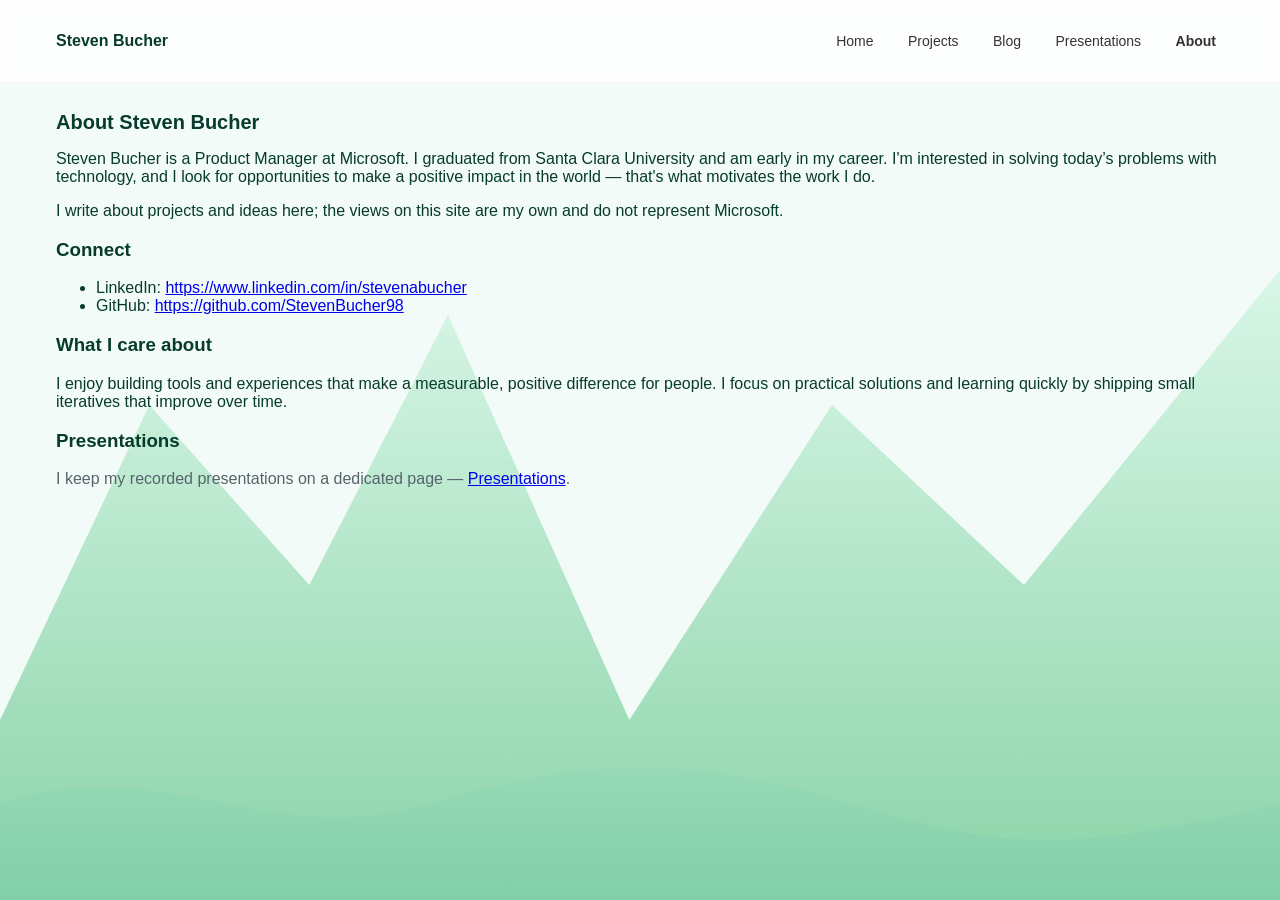
==== about.html @ fff80c66 "Add initial blog and project structure with dynamic loading - Created blog.js to fetch and display p" ====
<!doctype html>
<html lang="en">
<head>
  <meta charset="utf-8">
  <meta name="viewport" content="width=device-width,initial-scale=1">
  <title>About — Steven Bucher</title>
  <link rel="stylesheet" href="styles.css">
</head>
<body>
  <script src="site.js"></script>
  <main class="site-main">
    <section class="section">
      <h1>About Steven Bucher</h1>
      <p>
        Steven Bucher is a Product Manager at Microsoft. I graduated from Santa Clara University and am early in my career.
        I'm interested in solving today’s problems with technology, and I look for opportunities to make a positive impact in the world — that's what motivates the work I do.
      </p>

      <p>
        I write about projects and ideas here; the views on this site are my own and do not represent Microsoft.
      </p>

      <h3>Connect</h3>
      <ul>
        <li>LinkedIn: <a href="https://www.linkedin.com/in/stevenabucher" target="_blank" rel="noopener">https://www.linkedin.com/in/stevenabucher</a></li>
        <li>GitHub: <a href="https://github.com/StevenBucher98" target="_blank" rel="noopener">https://github.com/StevenBucher98</a></li>
      </ul>

      <h3>What I care about</h3>
      <p>
        I enjoy building tools and experiences that make a measurable, positive difference for people. I focus on practical solutions and learning quickly by shipping small iteratives that improve over time.
      </p>

      <h3>Presentations</h3>
      <p class="muted">I keep my recorded presentations on a dedicated page — <a href="presentations.html">Presentations</a>.</p>

    </section>
  </main>
</body>
</html>
---- styles.css ----
/* Theme variables: nature palette */
:root{
  --accent: #2F855A; /* deeper green */
  --accent-600: #256a4f;
  --accent-100: #e9f6ef; /* very pale green */
  --text: #073b2d; /* deep, forest-like */
  --muted: #55646a;
  --bgBase: #f2fbf7; /* soft background */
  --surface: #ffffff;
  --card-border: rgba(47,133,90,0.08);
}

/* layered nature background: forest (left-bottom), mountains (top center), ocean (bottom) */
html,body { height:100%; margin:0; font-family: -apple-system, BlinkMacSystemFont, 'Segoe UI', Roboto, 'Helvetica Neue', Arial; color:var(--text); background-color:var(--bgBase);
  background-image: url('images/bg-mountains.svg'), url('images/bg-ocean.svg');
  background-repeat: no-repeat, no-repeat;
  background-position: center top, center bottom;
  background-size: cover, 100% 160px;
  background-attachment: fixed; }

* { box-sizing: border-box; }
header { padding:20px; text-align:center; background:linear-gradient(180deg,var(--surface), rgba(255,255,255,0.95)); border-bottom:1px solid rgba(0,0,0,0.04); }
h1 { margin:0; font-size:20px; }
.container { display:flex; gap:20px; max-width:1200px; margin:24px auto; padding:0 16px; }
.controls { width:340px; background:var(--surface); border-radius:8px; padding:16px; border:1px solid rgba(0,0,0,0.04); box-shadow:0 4px 18px rgba(20,20,30,0.03); }
.controls .file { display:block; margin-bottom:12px; }
.control { margin-bottom:12px; font-size:13px; }
.control label { display:block; margin-bottom:6px; }
.control input[type=range], .control input[type=color] { width:100%; }
.buttons { display:flex; gap:8px; margin-top:8px; }
button { padding:8px 12px; border-radius:6px; border:1px solid rgba(0,0,0,0.06); background:var(--surface); cursor:pointer; }
button[disabled] { opacity:0.5; cursor:not-allowed; }
.note { margin-top:12px; font-size:12px; color:var(--muted); }
.preview { flex:1; min-height:520px; background:var(--surface); border-radius:8px; border:1px solid rgba(0,0,0,0.04); padding:12px; display:flex; flex-direction:column; }
#status { font-size:13px; margin-bottom:8px; color:#444; }
.previewInner { flex:1; display:flex; align-items:center; justify-content:center; overflow:auto; }
.previewInner svg { max-width:100%; height:auto; border-radius:4px; box-shadow:0 6px 22px rgba(10,10,20,0.05); background:var(--surface); }
footer { text-align:center; padding:10px 0 40px; color:var(--muted); }

/* Site layout & header/navigation styles */
.site-header { position: sticky; top: 0; z-index: 200; backdrop-filter: blur(6px); background: rgba(255,255,255,0.85); border-bottom:1px solid rgba(0,0,0,0.04); }
.site-header .nav { max-width:1200px; margin:0 auto; padding:12px 16px; display:flex; align-items:center; justify-content:space-between; }
.site-header .brand { font-weight:700; font-size:16px; color:var(--text); text-decoration:none; }
.site-header nav a { margin-left:14px; color:#333; text-decoration:none; font-size:14px; padding:6px 8px; border-radius:6px; }
.site-header nav a:hover { background: rgba(47,133,90,0.06); }
.site-header nav a.active { font-weight:700; }

/* Hero */
.hero { padding:48px 16px; background: linear-gradient(180deg,var(--surface),var(--accent-100)); text-align:center; }
.hero-inner { max-width:1000px; margin:0 auto; }
.hero h1 { font-size:40px; margin:0 0 10px; }
.hero-sub { color:var(--muted); margin-bottom:14px; }
.hero-ctas { margin-top:14px; }
.btn { display:inline-block; padding:10px 14px; border-radius:8px; background:var(--accent); color:white; text-decoration:none; font-weight:600; border: none; }
.btn.outline { background:transparent; border:1px solid var(--accent); color:var(--accent); }
.btn:hover { filter:brightness(0.98); }

/* Sections */
.section { max-width:1200px; margin:28px auto; padding:0 16px; }
.grid { display:grid; grid-template-columns: repeat(auto-fill,minmax(240px,1fr)); gap:18px; }
.card { background:var(--surface); border:1px solid var(--card-border); padding:14px; border-radius:10px; box-shadow: 0 6px 18px rgba(14,16,30,0.03); }
.card .thumb { background:linear-gradient(135deg,var(--accent-100),#fff); height:150px; border-radius:8px; display:flex; align-items:center; justify-content:center; color:#888; font-weight:700; }
.card h3 { margin:10px 0 6px; font-size:16px; }
.card p { margin:6px 0; color:#555; font-size:14px; }

.list { display:flex; flex-direction:column; gap:12px; }
.post-card { padding:12px; border-radius:8px; border:1px solid var(--card-border); background:var(--surface); }
.post-card time { color:var(--muted); font-size:13px; }

/* Layout helpers */
.muted { color:var(--muted); }

@media (max-width:880px){ .container{ flex-direction:column; padding-bottom:40px; } .controls{ width:auto; } .hero h1 { font-size:30px; } }

/* App-specific demo styles */
.controls { width:340px; }
.control input[type=range] { -webkit-appearance: none; appearance: none; height:6px; background:linear-gradient(90deg,var(--accent) 0, var(--accent) 50%, #e0e0e0 50%); border-radius:10px; }
.previewInner svg { background: var(--surface); }
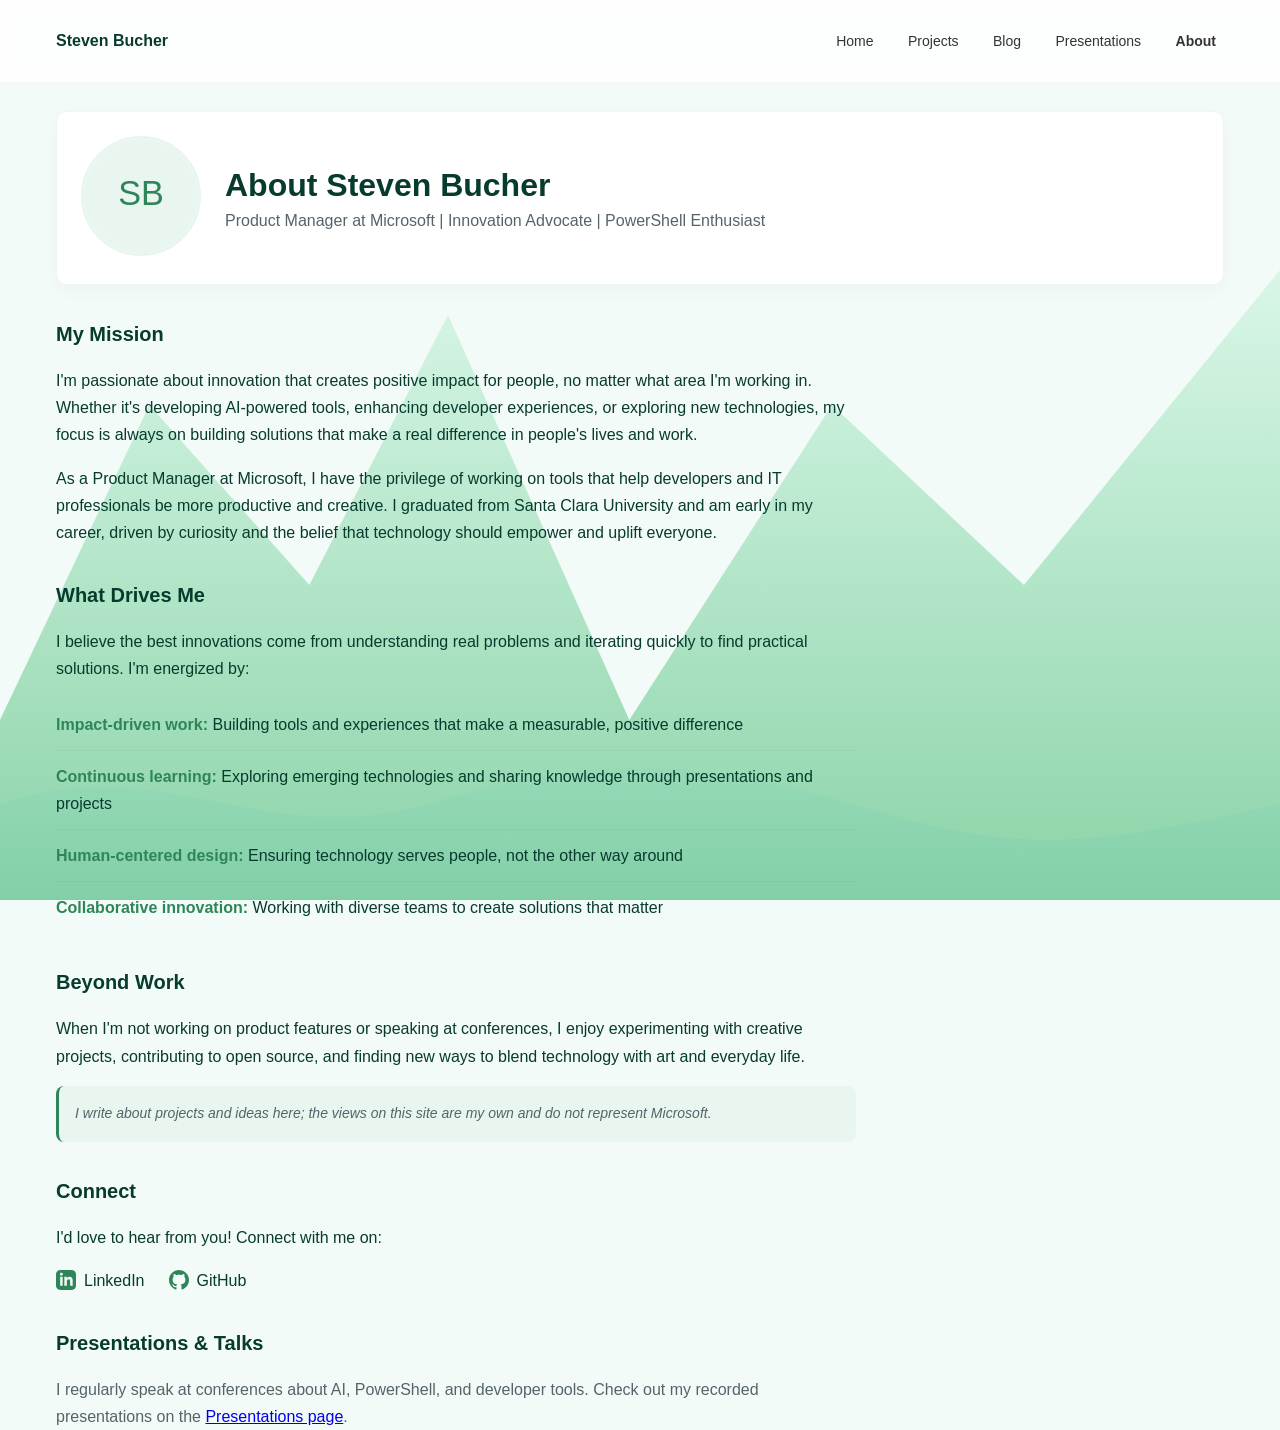
==== commit 22302c07: "Add presentations data, enhance presentations page, and update styles - Created a new JSON file `pre" ====
--- a/about.html
+++ b/about.html
@@ -10,29 +10,76 @@
   <script src="site.js"></script>
   <main class="site-main">
     <section class="section">
-      <h1>About Steven Bucher</h1>
-      <p>
-        Steven Bucher is a Product Manager at Microsoft. I graduated from Santa Clara University and am early in my career.
-        I'm interested in solving today’s problems with technology, and I look for opportunities to make a positive impact in the world — that's what motivates the work I do.
-      </p>
+      <div class="about-header">
+        <div class="profile-section">
+          <div class="profile-image">
+            <img src="images/profile.jpg" alt="Steven Bucher" onerror="this.src='data:image/svg+xml,%3Csvg xmlns=%22http://www.w3.org/2000/svg%22 width=%22200%22 height=%22200%22%3E%3Crect width=%22200%22 height=%22200%22 fill=%22%23e9f6ef%22/%3E%3Ctext x=%2250%25%22 y=%2250%25%22 dominant-baseline=%22middle%22 text-anchor=%22middle%22 font-family=%22Arial%22 font-size=%2260%22 fill=%22%232F855A%22%3ESB%3C/text%3E%3C/svg%3E'">
+          </div>
+          <div class="profile-content">
+            <h1>About Steven Bucher</h1>
+            <p class="lead-text">Product Manager at Microsoft | Innovation Advocate | PowerShell Enthusiast</p>
+          </div>
+        </div>
+      </div>
 
-      <p>
-        I write about projects and ideas here; the views on this site are my own and do not represent Microsoft.
-      </p>
+      <div class="about-body">
+        <h3>My Mission</h3>
+        <p>
+          I'm passionate about innovation that creates positive impact for people, no matter what area I'm working in. 
+          Whether it's developing AI-powered tools, enhancing developer experiences, or exploring new technologies, 
+          my focus is always on building solutions that make a real difference in people's lives and work.
+        </p>
+        <p>
+          As a Product Manager at Microsoft, I have the privilege of working on tools that help developers and IT professionals 
+          be more productive and creative. I graduated from Santa Clara University and am early in my career,
+          driven by curiosity and the belief that technology should empower and uplift everyone.
+        </p>
 
-      <h3>Connect</h3>
-      <ul>
-        <li>LinkedIn: <a href="https://www.linkedin.com/in/stevenabucher" target="_blank" rel="noopener">https://www.linkedin.com/in/stevenabucher</a></li>
-        <li>GitHub: <a href="https://github.com/StevenBucher98" target="_blank" rel="noopener">https://github.com/StevenBucher98</a></li>
-      </ul>
+        <h3>What Drives Me</h3>
+        <p>
+          I believe the best innovations come from understanding real problems and iterating quickly to find practical solutions. 
+          I'm energized by:
+        </p>
+        <ul class="value-list">
+          <li><strong>Impact-driven work:</strong> Building tools and experiences that make a measurable, positive difference</li>
+          <li><strong>Continuous learning:</strong> Exploring emerging technologies and sharing knowledge through presentations and projects</li>
+          <li><strong>Human-centered design:</strong> Ensuring technology serves people, not the other way around</li>
+          <li><strong>Collaborative innovation:</strong> Working with diverse teams to create solutions that matter</li>
+        </ul>
 
-      <h3>What I care about</h3>
-      <p>
-        I enjoy building tools and experiences that make a measurable, positive difference for people. I focus on practical solutions and learning quickly by shipping small iteratives that improve over time.
-      </p>
+        <h3>Beyond Work</h3>
+        <p>
+          When I'm not working on product features or speaking at conferences, I enjoy experimenting with creative projects, 
+          contributing to open source, and finding new ways to blend technology with art and everyday life.
+        </p>
 
-      <h3>Presentations</h3>
-      <p class="muted">I keep my recorded presentations on a dedicated page — <a href="presentations.html">Presentations</a>.</p>
+        <p class="disclaimer">
+          I write about projects and ideas here; the views on this site are my own and do not represent Microsoft.
+        </p>
+
+        <h3>Connect</h3>
+        <p>I'd love to hear from you! Connect with me on:</p>
+        <ul class="connect-list">
+          <li>
+            <svg width="20" height="20" viewBox="0 0 24 24" fill="currentColor">
+              <path d="M19 0h-14c-2.761 0-5 2.239-5 5v14c0 2.761 2.239 5 5 5h14c2.762 0 5-2.239 5-5v-14c0-2.761-2.238-5-5-5zm-11 19h-3v-11h3v11zm-1.5-12.268c-.966 0-1.75-.79-1.75-1.764s.784-1.764 1.75-1.764 1.75.79 1.75 1.764-.783 1.764-1.75 1.764zm13.5 12.268h-3v-5.604c0-3.368-4-3.113-4 0v5.604h-3v-11h3v1.765c1.396-2.586 7-2.777 7 2.476v6.759z"/>
+            </svg>
+            <a href="https://www.linkedin.com/in/stevenabucher" target="_blank" rel="noopener">LinkedIn</a>
+          </li>
+          <li>
+            <svg width="20" height="20" viewBox="0 0 24 24" fill="currentColor">
+              <path d="M12 0c-6.626 0-12 5.373-12 12 0 5.302 3.438 9.8 8.207 11.387.599.111.793-.261.793-.577v-2.234c-3.338.726-4.033-1.416-4.033-1.416-.546-1.387-1.333-1.756-1.333-1.756-1.089-.745.083-.729.083-.729 1.205.084 1.839 1.237 1.839 1.237 1.07 1.834 2.807 1.304 3.492.997.107-.775.418-1.305.762-1.604-2.665-.305-5.467-1.334-5.467-5.931 0-1.311.469-2.381 1.236-3.221-.124-.303-.535-1.524.117-3.176 0 0 1.008-.322 3.301 1.23.957-.266 1.983-.399 3.003-.404 1.02.005 2.047.138 3.006.404 2.291-1.552 3.297-1.23 3.297-1.23.653 1.653.242 2.874.118 3.176.77.84 1.235 1.911 1.235 3.221 0 4.609-2.807 5.624-5.479 5.921.43.372.823 1.102.823 2.222v3.293c0 .319.192.694.801.576 4.765-1.589 8.199-6.086 8.199-11.386 0-6.627-5.373-12-12-12z"/>
+            </svg>
+            <a href="https://github.com/StevenBucher98" target="_blank" rel="noopener">GitHub</a>
+          </li>
+        </ul>
+
+        <h3>Presentations & Talks</h3>
+        <p class="muted">
+          I regularly speak at conferences about AI, PowerShell, and developer tools. 
+          Check out my recorded presentations on the <a href="presentations.html">Presentations page</a>.
+        </p>
+      </div>
 
     </section>
   </main>
--- a/styles.css
+++ b/styles.css
@@ -46,14 +46,170 @@
 .site-header nav a.active { font-weight:700; }
 
 /* Hero */
-.hero { padding:48px 16px; background: linear-gradient(180deg,var(--surface),var(--accent-100)); text-align:center; }
-.hero-inner { max-width:1000px; margin:0 auto; }
-.hero h1 { font-size:40px; margin:0 0 10px; }
-.hero-sub { color:var(--muted); margin-bottom:14px; }
-.hero-ctas { margin-top:14px; }
-.btn { display:inline-block; padding:10px 14px; border-radius:8px; background:var(--accent); color:white; text-decoration:none; font-weight:600; border: none; }
-.btn.outline { background:transparent; border:1px solid var(--accent); color:var(--accent); }
-.btn:hover { filter:brightness(0.98); }
+.hero { 
+  padding: 80px 16px 60px; 
+  background: linear-gradient(135deg, var(--surface) 0%, var(--accent-100) 50%, var(--surface) 100%);
+  text-align: center;
+  position: relative;
+  overflow: hidden;
+}
+
+.hero::before {
+  content: '';
+  position: absolute;
+  top: -50%;
+  left: -50%;
+  width: 200%;
+  height: 200%;
+  background: radial-gradient(circle, rgba(47,133,90,0.05) 1px, transparent 1px);
+  background-size: 30px 30px;
+  animation: gridMove 20s linear infinite;
+}
+
+@keyframes gridMove {
+  0% { transform: translate(0, 0); }
+  100% { transform: translate(30px, 30px); }
+}
+
+.hero-inner { 
+  max-width: 900px; 
+  margin: 0 auto; 
+  position: relative;
+  z-index: 1;
+}
+
+.hero-badge {
+  display: inline-block;
+  padding: 6px 16px;
+  background: var(--accent);
+  color: white;
+  border-radius: 20px;
+  font-size: 12px;
+  font-weight: 600;
+  text-transform: uppercase;
+  letter-spacing: 1px;
+  margin-bottom: 16px;
+  box-shadow: 0 4px 12px rgba(47,133,90,0.3);
+}
+
+.hero-title {
+  font-size: 56px;
+  margin: 0 0 20px;
+  line-height: 1.2;
+  font-weight: 800;
+  display: flex;
+  flex-direction: column;
+  gap: 8px;
+}
+
+.hero-accent {
+  background: linear-gradient(135deg, var(--accent) 0%, var(--accent-600) 100%);
+  -webkit-background-clip: text;
+  -webkit-text-fill-color: transparent;
+  background-clip: text;
+  font-size: 48px;
+  font-weight: 700;
+  letter-spacing: -1px;
+}
+
+.hero-main {
+  font-size: 64px;
+  font-weight: 900;
+  color: var(--text);
+  letter-spacing: -2px;
+}
+
+.hero-tagline {
+  font-size: 20px;
+  color: var(--text);
+  font-weight: 600;
+  margin: 0 0 16px;
+  letter-spacing: 0.5px;
+}
+
+.hero-description {
+  color: var(--muted);
+  font-size: 16px;
+  line-height: 1.6;
+  margin: 0 0 32px;
+  max-width: 700px;
+  margin-left: auto;
+  margin-right: auto;
+}
+
+.hero-ctas { 
+  margin: 32px 0;
+  display: flex;
+  gap: 12px;
+  justify-content: center;
+  flex-wrap: wrap;
+}
+
+.btn { 
+  display: inline-flex;
+  align-items: center;
+  gap: 8px;
+  padding: 12px 24px; 
+  border-radius: 8px; 
+  background: var(--accent); 
+  color: white; 
+  text-decoration: none; 
+  font-weight: 600; 
+  border: 2px solid var(--accent);
+  transition: all 0.3s ease;
+  box-shadow: 0 4px 12px rgba(47,133,90,0.2);
+}
+
+.btn:hover { 
+  transform: translateY(-2px);
+  box-shadow: 0 6px 20px rgba(47,133,90,0.3);
+}
+
+.btn.outline { 
+  background: transparent; 
+  border: 2px solid var(--accent); 
+  color: var(--accent);
+  box-shadow: none;
+}
+
+.btn.outline:hover {
+  background: var(--accent-100);
+  transform: translateY(-2px);
+  box-shadow: 0 4px 12px rgba(47,133,90,0.1);
+}
+
+.btn svg {
+  width: 16px;
+  height: 16px;
+}
+
+.hero-stats {
+  display: flex;
+  justify-content: center;
+  gap: 48px;
+  margin-top: 48px;
+  padding-top: 32px;
+  border-top: 1px solid var(--card-border);
+}
+
+.stat-item {
+  text-align: center;
+}
+
+.stat-number {
+  font-size: 32px;
+  font-weight: 800;
+  color: var(--accent);
+  margin-bottom: 4px;
+}
+
+.stat-label {
+  font-size: 13px;
+  color: var(--muted);
+  text-transform: uppercase;
+  letter-spacing: 1px;
+  font-weight: 600;
+}
 
 /* Sections */
 .section { max-width:1200px; margin:28px auto; padding:0 16px; }
@@ -70,7 +226,424 @@
 /* Layout helpers */
 .muted { color:var(--muted); }
 
-@media (max-width:880px){ .container{ flex-direction:column; padding-bottom:40px; } .controls{ width:auto; } .hero h1 { font-size:30px; } }
+/* Presentations page styles */
+.presentations-controls {
+  display: flex;
+  gap: 24px;
+  margin: 24px 0;
+  padding: 16px;
+  background: var(--surface);
+  border: 1px solid var(--card-border);
+  border-radius: 10px;
+  flex-wrap: wrap;
+}
+
+.control-group {
+  display: flex;
+  flex-direction: column;
+  gap: 8px;
+}
+
+.control-group label {
+  font-weight: 600;
+  font-size: 14px;
+  color: var(--text);
+}
+
+.button-group {
+  display: flex;
+  gap: 8px;
+  flex-wrap: wrap;
+}
+
+.sort-btn, .filter-btn {
+  padding: 8px 16px;
+  border-radius: 6px;
+  border: 1px solid var(--card-border);
+  background: var(--surface);
+  color: var(--text);
+  cursor: pointer;
+  font-size: 14px;
+  transition: all 0.2s ease;
+}
+
+.sort-btn:hover, .filter-btn:hover {
+  background: var(--accent-100);
+  border-color: var(--accent);
+}
+
+.sort-btn.active, .filter-btn.active {
+  background: var(--accent);
+  color: white;
+  border-color: var(--accent);
+  font-weight: 600;
+}
+
+.presentations-list {
+  display: flex;
+  flex-direction: column;
+  gap: 28px;
+}
+
+.presentation-card {
+  max-width: 1100px;
+  margin: 0 auto;
+  width: 100%;
+}
+
+.presentation-embed {
+  position: relative;
+  padding-bottom: 56.25%;
+  height: 0;
+  overflow: hidden;
+  border-radius: 8px 8px 0 0;
+  background: #000;
+}
+
+.presentation-embed iframe {
+  position: absolute;
+  top: 0;
+  left: 0;
+  width: 100%;
+  height: 100%;
+  border: 0;
+}
+
+.presentation-thumbnail {
+  position: relative;
+  width: 100%;
+  padding-bottom: 56.25%;
+  overflow: hidden;
+  border-radius: 8px 8px 0 0;
+  background: linear-gradient(135deg, var(--accent-100), #fff);
+}
+
+.presentation-thumbnail img {
+  position: absolute;
+  top: 0;
+  left: 0;
+  width: 100%;
+  height: 100%;
+  object-fit: cover;
+  transition: transform 0.3s ease;
+}
+
+.presentation-link:hover .presentation-thumbnail img {
+  transform: scale(1.05);
+}
+
+.presentation-overlay {
+  position: absolute;
+  top: 0;
+  left: 0;
+  width: 100%;
+  height: 100%;
+  display: flex;
+  align-items: center;
+  justify-content: center;
+  background: rgba(0, 0, 0, 0.2);
+  transition: background 0.3s ease;
+}
+
+.presentation-link:hover .presentation-overlay {
+  background: rgba(0, 0, 0, 0.4);
+}
+
+.ignite-badge {
+  background: var(--accent);
+  color: white;
+  padding: 8px 16px;
+  border-radius: 6px;
+  font-weight: 600;
+  font-size: 14px;
+  box-shadow: 0 4px 12px rgba(0, 0, 0, 0.3);
+}
+
+.presentation-info {
+  padding: 16px;
+}
+
+.presentation-info h3 {
+  margin: 0 0 8px 0;
+  font-size: 18px;
+}
+
+.presentation-info h3 a {
+  color: var(--text);
+  text-decoration: none;
+  transition: color 0.2s ease;
+}
+
+.presentation-info h3 a:hover {
+  color: var(--accent);
+}
+
+.presentation-info time {
+  display: block;
+  margin-bottom: 8px;
+  font-size: 13px;
+}
+
+.presentation-info p {
+  margin: 12px 0;
+  line-height: 1.6;
+}
+
+/* About page styles */
+.about-header {
+  margin-bottom: 32px;
+}
+
+.profile-section {
+  display: flex;
+  align-items: center;
+  gap: 24px;
+  padding: 24px;
+  background: var(--surface);
+  border: 1px solid var(--card-border);
+  border-radius: 10px;
+  box-shadow: 0 6px 18px rgba(14,16,30,0.03);
+}
+
+.profile-image {
+  flex-shrink: 0;
+}
+
+.profile-image img {
+  width: 120px;
+  height: 120px;
+  border-radius: 50%;
+  object-fit: cover;
+  border: 3px solid var(--accent-100);
+}
+
+.profile-content h1 {
+  font-size: 32px;
+  margin: 0 0 8px 0;
+}
+
+.lead-text {
+  font-size: 16px;
+  color: var(--muted);
+  margin: 0;
+  font-weight: 500;
+}
+
+.about-body {
+  max-width: 800px;
+  line-height: 1.7;
+}
+
+.about-body h3 {
+  margin-top: 32px;
+  margin-bottom: 12px;
+  color: var(--text);
+  font-size: 20px;
+}
+
+.about-body p {
+  margin-bottom: 16px;
+}
+
+.value-list {
+  list-style: none;
+  padding: 0;
+  margin: 16px 0;
+}
+
+.value-list li {
+  padding: 12px 0;
+  border-bottom: 1px solid var(--card-border);
+}
+
+.value-list li:last-child {
+  border-bottom: none;
+}
+
+.value-list strong {
+  color: var(--accent);
+}
+
+.disclaimer {
+  font-style: italic;
+  color: var(--muted);
+  font-size: 14px;
+  padding: 16px;
+  background: var(--accent-100);
+  border-radius: 8px;
+  border-left: 3px solid var(--accent);
+}
+
+.connect-list {
+  list-style: none;
+  padding: 0;
+  display: flex;
+  gap: 24px;
+  flex-wrap: wrap;
+}
+
+.connect-list li {
+  display: flex;
+  align-items: center;
+  gap: 8px;
+}
+
+.connect-list svg {
+  flex-shrink: 0;
+  color: var(--accent);
+}
+
+.connect-list a {
+  color: var(--text);
+  text-decoration: none;
+  font-weight: 500;
+  transition: color 0.2s ease;
+}
+
+.connect-list a:hover {
+  color: var(--accent);
+}
+
+/* Section Header */
+.section-header {
+  text-align: center;
+  margin-bottom: 40px;
+}
+
+.section-header h2 {
+  font-size: 36px;
+  font-weight: 800;
+  margin: 0 0 12px;
+  color: var(--text);
+}
+
+.section-header p {
+  color: var(--muted);
+  font-size: 16px;
+  margin: 0;
+}
+
+/* Workshop Philosophy */
+.workshop-philosophy {
+  max-width: 1200px;
+  margin: 0 auto 60px;
+  padding: 0 16px;
+}
+
+.philosophy-card {
+  background: linear-gradient(135deg, var(--accent-100) 0%, var(--surface) 100%);
+  padding: 48px;
+  border-radius: 16px;
+  border: 2px solid var(--accent);
+  box-shadow: 0 8px 24px rgba(0,0,0,0.05);
+  text-align: center;
+}
+
+.philosophy-icon {
+  font-size: 48px;
+  margin-bottom: 24px;
+}
+
+.philosophy-card h3 {
+  font-size: 28px;
+  font-weight: 700;
+  margin: 0 0 16px;
+  color: var(--text);
+}
+
+.philosophy-card p {
+  color: var(--muted);
+  font-size: 16px;
+  line-height: 1.7;
+  margin: 0 0 24px;
+  max-width: 700px;
+  margin-left: auto;
+  margin-right: auto;
+}
+
+.value-tag {
+  display: inline-block;
+  padding: 8px 16px;
+  background: white;
+  border: 1px solid var(--card-border);
+  border-radius: 20px;
+  font-size: 13px;
+  font-weight: 600;
+  color: var(--accent);
+  margin: 4px;
+}
+
+/* Featured Projects Section Enhancement */
+.featured {
+  margin-bottom: 60px;
+}
+
+.projects {
+  display: flex;
+  flex-wrap: wrap;
+  gap: 24px;
+}
+
+.project {
+  background: var(--card);
+  padding: 28px;
+  border-radius: 12px;
+  border: 1px solid var(--card-border);
+  flex: 1 1 320px;
+  transition: all 0.3s ease;
+  box-shadow: 0 2px 8px rgba(0,0,0,0.04);
+}
+
+.project:hover {
+  transform: translateY(-4px);
+  box-shadow: 0 8px 24px rgba(0,0,0,0.08);
+  border-color: var(--accent);
+}
+
+.project h3 {
+  margin-top: 0;
+  margin-bottom: 12px;
+  font-weight: 700;
+  font-size: 20px;
+  color: var(--text);
+}
+
+.project p {
+  color: var(--muted);
+  line-height: 1.6;
+  margin-bottom: 16px;
+}
+
+.project a {
+  color: var(--accent);
+  text-decoration: none;
+  font-size: 14px;
+  font-weight: 600;
+  display: inline-flex;
+  align-items: center;
+  gap: 4px;
+}
+
+.project a:hover {
+  text-decoration: underline;
+}
+
+@media (max-width:880px){ 
+  .container{ flex-direction:column; padding-bottom:40px; } 
+  .controls{ width:auto; } 
+  .hero h1 { font-size:30px; } 
+  .hero-title { font-size: 40px; }
+  .hero-accent { font-size: 32px; }
+  .hero-main { font-size: 44px; }
+  .hero-stats { flex-direction: column; gap: 24px; }
+  .presentations-controls { flex-direction: column; gap: 16px; }
+  .profile-section { flex-direction: column; text-align: center; }
+  .profile-content h1 { font-size: 24px; }
+  .connect-list { justify-content: center; }
+  .philosophy-card { padding: 32px 24px; }
+  .philosophy-card h3 { font-size: 24px; }
+  .section-header h2 { font-size: 28px; }
+}
 
 /* App-specific demo styles */
 .controls { width:340px; }
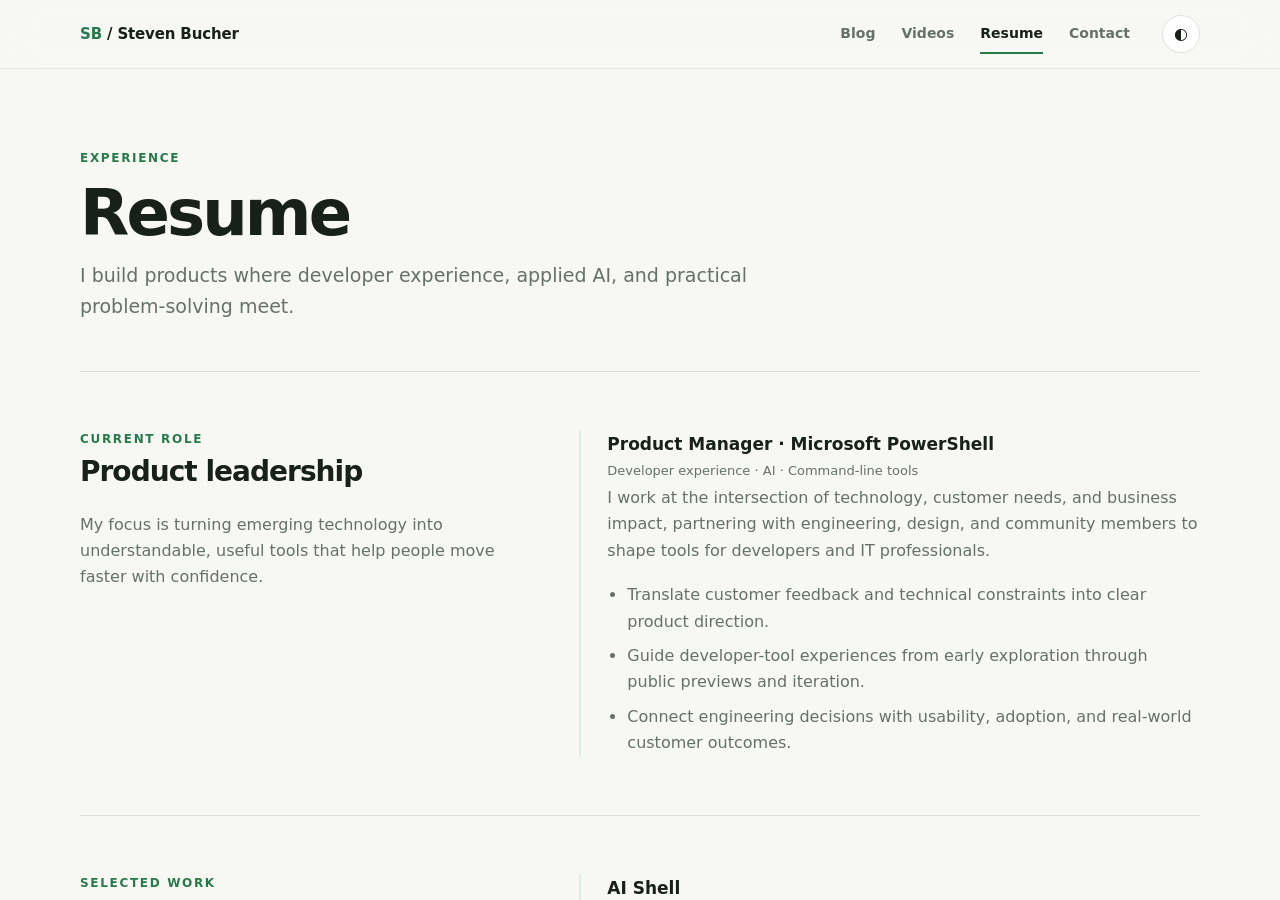
==== commit 02f1bbf6: "Merge pull request #1 from StevenBucher98/stevenbucher98-portfolio-blog-redesign Redesign personal s" ====
--- a/about.html
+++ b/about.html
@@ -2,86 +2,11 @@
 <html lang="en">
 <head>
   <meta charset="utf-8">
-  <meta name="viewport" content="width=device-width,initial-scale=1">
-  <title>About — Steven Bucher</title>
-  <link rel="stylesheet" href="styles.css">
+  <meta http-equiv="refresh" content="0; url=resume.html">
+  <link rel="canonical" href="resume.html">
+  <title>Resume — Steven Bucher</title>
 </head>
 <body>
-  <script src="site.js"></script>
-  <main class="site-main">
-    <section class="section">
-      <div class="about-header">
-        <div class="profile-section">
-          <div class="profile-image">
-            <img src="images/profile.jpg" alt="Steven Bucher" onerror="this.src='data:image/svg+xml,%3Csvg xmlns=%22http://www.w3.org/2000/svg%22 width=%22200%22 height=%22200%22%3E%3Crect width=%22200%22 height=%22200%22 fill=%22%23e9f6ef%22/%3E%3Ctext x=%2250%25%22 y=%2250%25%22 dominant-baseline=%22middle%22 text-anchor=%22middle%22 font-family=%22Arial%22 font-size=%2260%22 fill=%22%232F855A%22%3ESB%3C/text%3E%3C/svg%3E'">
-          </div>
-          <div class="profile-content">
-            <h1>About Steven Bucher</h1>
-            <p class="lead-text">Product Manager at Microsoft | Innovation Advocate | PowerShell Enthusiast</p>
-          </div>
-        </div>
-      </div>
-
-      <div class="about-body">
-        <h3>My Mission</h3>
-        <p>
-          I'm passionate about innovation that creates positive impact for people, no matter what area I'm working in. 
-          Whether it's developing AI-powered tools, enhancing developer experiences, or exploring new technologies, 
-          my focus is always on building solutions that make a real difference in people's lives and work.
-        </p>
-        <p>
-          As a Product Manager at Microsoft, I have the privilege of working on tools that help developers and IT professionals 
-          be more productive and creative. I graduated from Santa Clara University and am early in my career,
-          driven by curiosity and the belief that technology should empower and uplift everyone.
-        </p>
-
-        <h3>What Drives Me</h3>
-        <p>
-          I believe the best innovations come from understanding real problems and iterating quickly to find practical solutions. 
-          I'm energized by:
-        </p>
-        <ul class="value-list">
-          <li><strong>Impact-driven work:</strong> Building tools and experiences that make a measurable, positive difference</li>
-          <li><strong>Continuous learning:</strong> Exploring emerging technologies and sharing knowledge through presentations and projects</li>
-          <li><strong>Human-centered design:</strong> Ensuring technology serves people, not the other way around</li>
-          <li><strong>Collaborative innovation:</strong> Working with diverse teams to create solutions that matter</li>
-        </ul>
-
-        <h3>Beyond Work</h3>
-        <p>
-          When I'm not working on product features or speaking at conferences, I enjoy experimenting with creative projects, 
-          contributing to open source, and finding new ways to blend technology with art and everyday life.
-        </p>
-
-        <p class="disclaimer">
-          I write about projects and ideas here; the views on this site are my own and do not represent Microsoft.
-        </p>
-
-        <h3>Connect</h3>
-        <p>I'd love to hear from you! Connect with me on:</p>
-        <ul class="connect-list">
-          <li>
-            <svg width="20" height="20" viewBox="0 0 24 24" fill="currentColor">
-              <path d="M19 0h-14c-2.761 0-5 2.239-5 5v14c0 2.761 2.239 5 5 5h14c2.762 0 5-2.239 5-5v-14c0-2.761-2.238-5-5-5zm-11 19h-3v-11h3v11zm-1.5-12.268c-.966 0-1.75-.79-1.75-1.764s.784-1.764 1.75-1.764 1.75.79 1.75 1.764-.783 1.764-1.75 1.764zm13.5 12.268h-3v-5.604c0-3.368-4-3.113-4 0v5.604h-3v-11h3v1.765c1.396-2.586 7-2.777 7 2.476v6.759z"/>
-            </svg>
-            <a href="https://www.linkedin.com/in/stevenabucher" target="_blank" rel="noopener">LinkedIn</a>
-          </li>
-          <li>
-            <svg width="20" height="20" viewBox="0 0 24 24" fill="currentColor">
-              <path d="M12 0c-6.626 0-12 5.373-12 12 0 5.302 3.438 9.8 8.207 11.387.599.111.793-.261.793-.577v-2.234c-3.338.726-4.033-1.416-4.033-1.416-.546-1.387-1.333-1.756-1.333-1.756-1.089-.745.083-.729.083-.729 1.205.084 1.839 1.237 1.839 1.237 1.07 1.834 2.807 1.304 3.492.997.107-.775.418-1.305.762-1.604-2.665-.305-5.467-1.334-5.467-5.931 0-1.311.469-2.381 1.236-3.221-.124-.303-.535-1.524.117-3.176 0 0 1.008-.322 3.301 1.23.957-.266 1.983-.399 3.003-.404 1.02.005 2.047.138 3.006.404 2.291-1.552 3.297-1.23 3.297-1.23.653 1.653.242 2.874.118 3.176.77.84 1.235 1.911 1.235 3.221 0 4.609-2.807 5.624-5.479 5.921.43.372.823 1.102.823 2.222v3.293c0 .319.192.694.801.576 4.765-1.589 8.199-6.086 8.199-11.386 0-6.627-5.373-12-12-12z"/>
-            </svg>
-            <a href="https://github.com/StevenBucher98" target="_blank" rel="noopener">GitHub</a>
-          </li>
-        </ul>
-
-        <h3>Presentations & Talks</h3>
-        <p class="muted">
-          I regularly speak at conferences about AI, PowerShell, and developer tools. 
-          Check out my recorded presentations on the <a href="presentations.html">Presentations page</a>.
-        </p>
-      </div>
-
-    </section>
-  </main>
+  <p><a href="resume.html">View resume</a></p>
 </body>
 </html>
